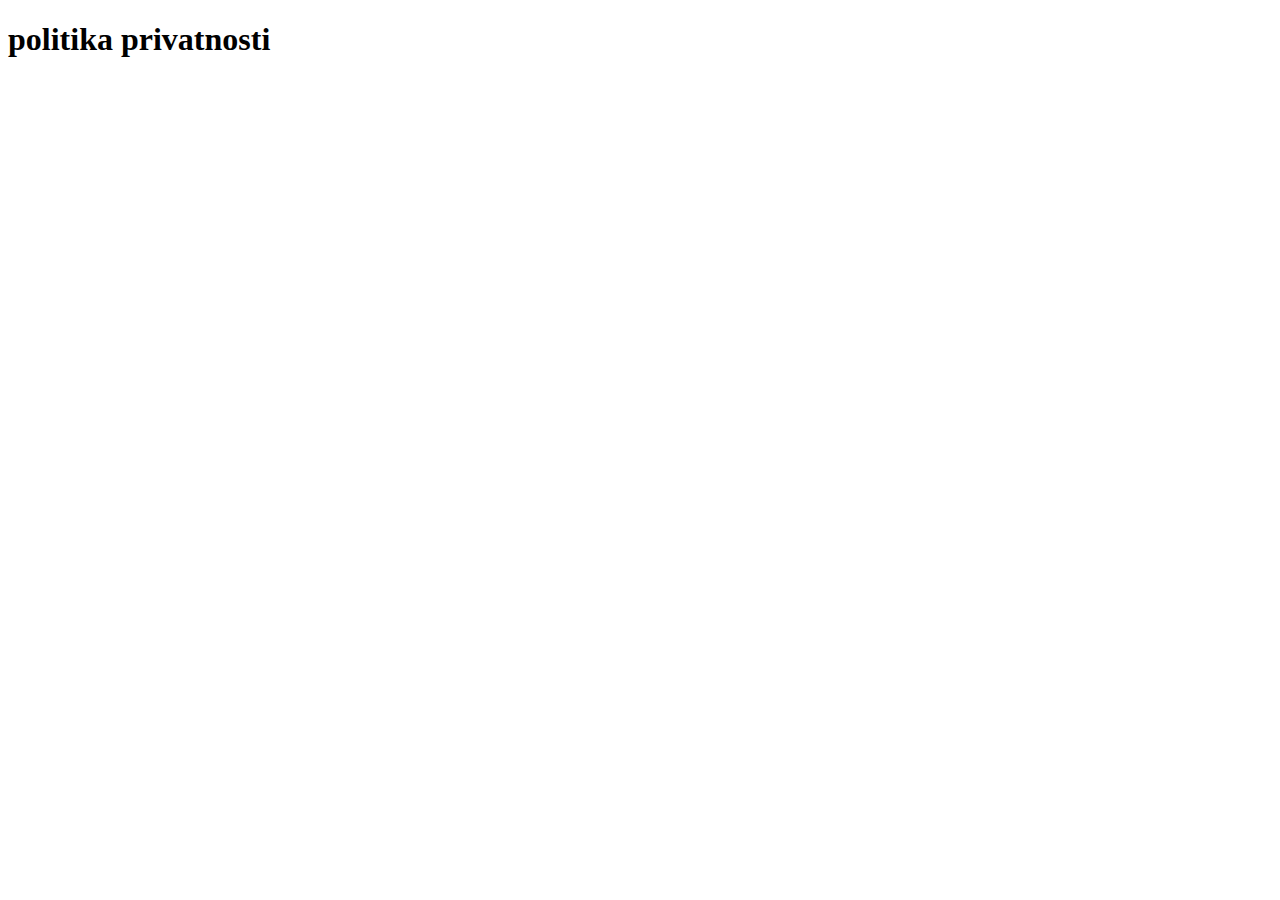
==== politika_privatnosti.html @ cb0f8939 "Updates" ====
<!DOCTYPE html>
<html lang="en">
  <head>
    <meta charset="UTF-8" />
    <meta name="viewport" content="width=device-width, initial-scale=1.0" />
    <title>BFS Company | Politika Privatnosti</title>
  </head>
  <body>
    <h1>politika privatnosti</h1>
  </body>
</html>
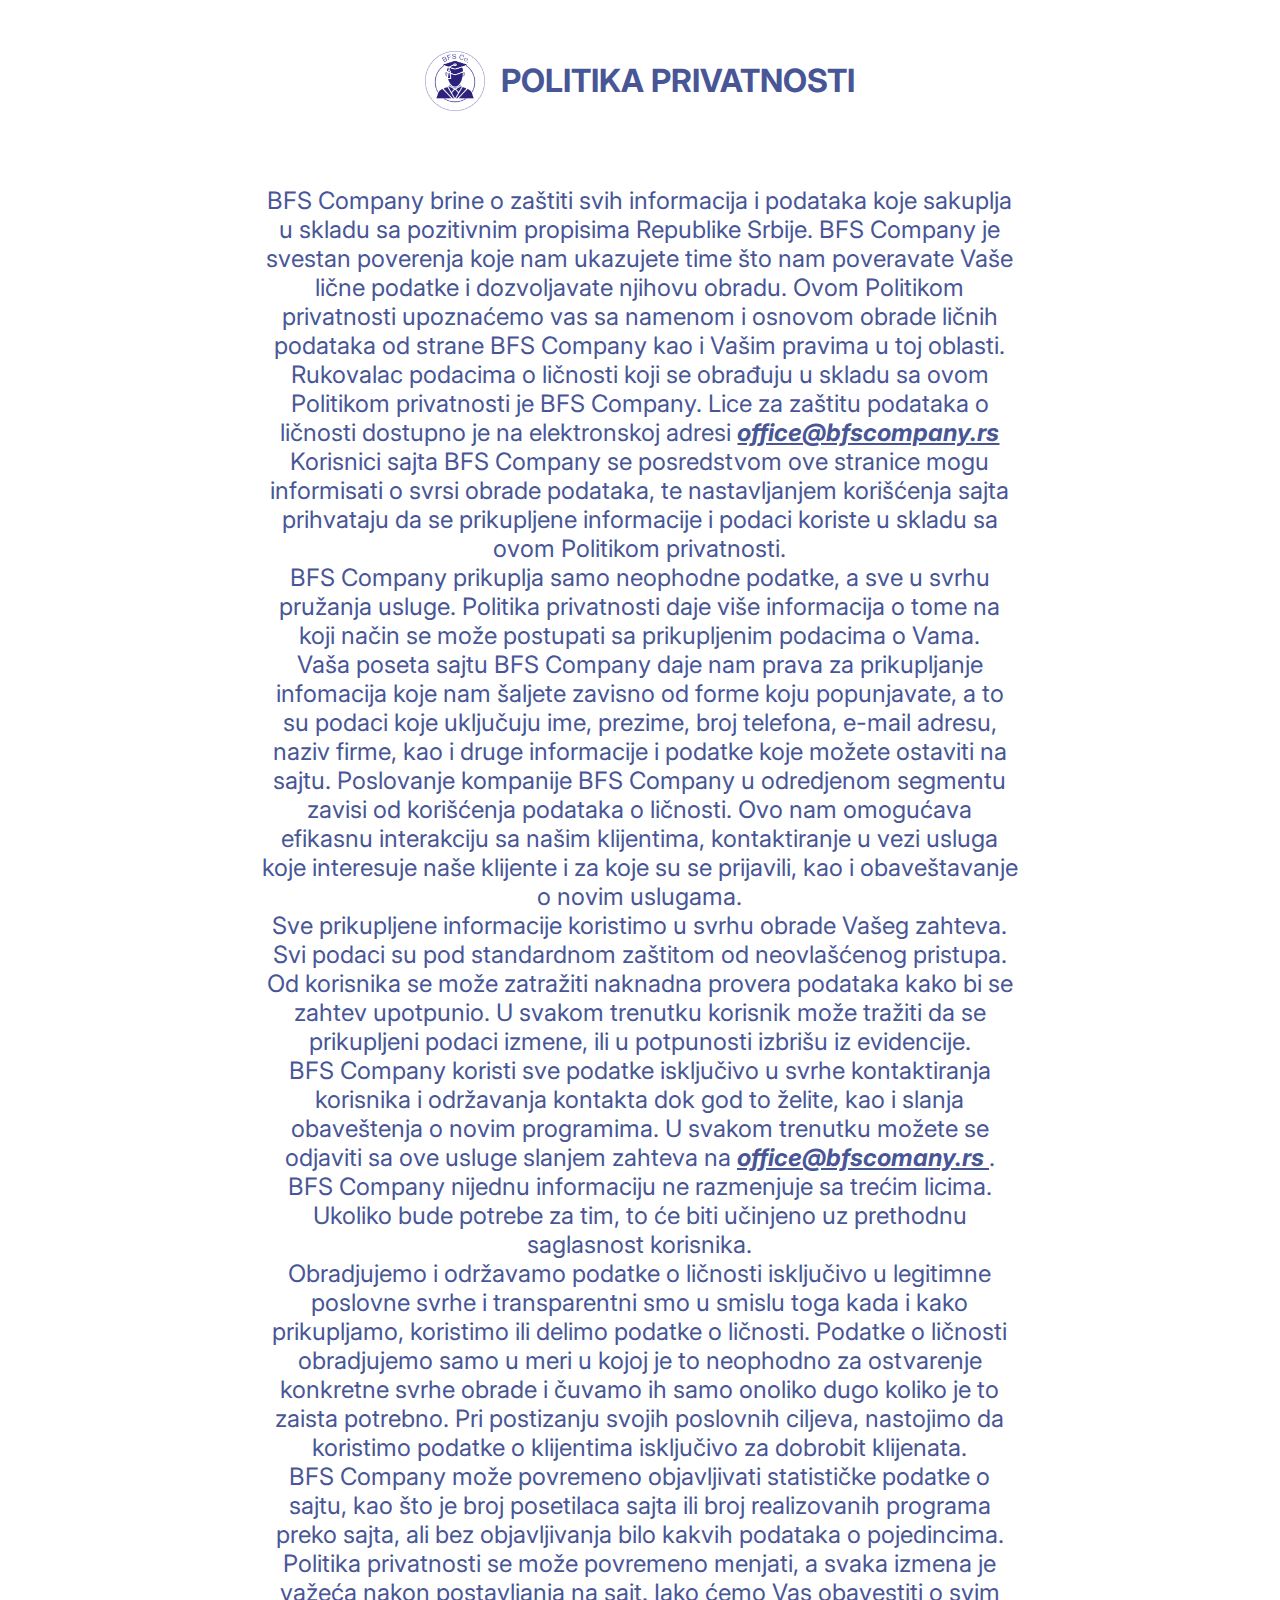
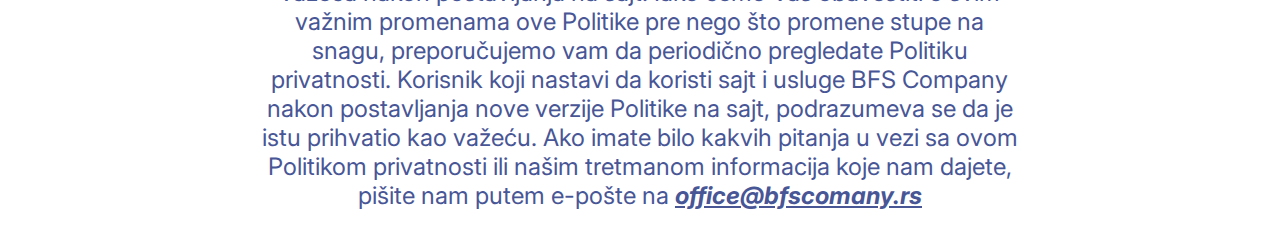
==== commit 86371b38: "Updates" ====
--- a/politika_privatnosti.html
+++ b/politika_privatnosti.html
@@ -3,9 +3,115 @@
   <head>
     <meta charset="UTF-8" />
     <meta name="viewport" content="width=device-width, initial-scale=1.0" />
+    <link rel="preconnect" href="https://fonts.googleapis.com" />
+    <link rel="preconnect" href="https://fonts.gstatic.com" crossorigin />
+    <link
+      href="https://fonts.googleapis.com/css2?family=Inter:wght@400;700&display=swap"
+      rel="stylesheet"
+    />
     <title>BFS Company | Politika Privatnosti</title>
+    <style>
+      .naslov {
+        display: flex;
+        align-items: center;
+        justify-content: center;
+        padding: 2rem;
+      }
+      .naslov img {
+        width: 60px;
+        margin-right: 1rem;
+      }
+      h1 {
+        text-transform: uppercase;
+        font-family: 'Inter';
+        color: #485696;
+      }
+      p {
+        margin: auto;
+        width: 60%;
+        font-size: 1.5rem;
+        color: #485696;
+        font-family: 'Inter';
+        text-align: center;
+        padding: 2rem;
+      }
+      br {
+        margin-bottom: 1rem;
+      }
+      span {
+        font-weight: 700;
+        text-decoration: underline;
+        font-style: italic;
+      }
+    </style>
   </head>
   <body>
-    <h1>politika privatnosti</h1>
+    <div class="naslov">
+      <img src="logo_bfs_co.png" alt="logo of BFS Comapny" />
+      <h1>politika privatnosti</h1>
+    </div>
+
+    <p>
+      BFS Company brine o zaštiti svih informacija i podataka koje sakuplja u
+      skladu sa pozitivnim propisima Republike Srbije. BFS Company je svestan
+      poverenja koje nam ukazujete time što nam poveravate Vaše lične podatke i
+      dozvoljavate njihovu obradu. Ovom Politikom privatnosti upoznaćemo vas sa
+      namenom i osnovom obrade ličnih podataka od strane BFS Company kao i Vašim
+      pravima u toj oblasti. <br />
+
+      Rukovalac podacima o ličnosti koji se obrađuju u skladu sa ovom Politikom
+      privatnosti je BFS Company. Lice za zaštitu podataka o ličnosti dostupno
+      je na elektronskoj adresi <span>office@bfscompany.rs</span> <br />
+
+      Korisnici sajta BFS Company se posredstvom ove stranice mogu informisati o
+      svrsi obrade podataka, te nastavljanjem korišćenja sajta prihvataju da se
+      prikupljene informacije i podaci koriste u skladu sa ovom Politikom
+      privatnosti. <br />
+
+      BFS Company prikuplja samo neophodne podatke, a sve u svrhu pružanja
+      usluge. Politika privatnosti daje više informacija o tome na koji način se
+      može postupati sa prikupljenim podacima o Vama. <br />
+
+      Vaša poseta sajtu BFS Company daje nam prava za prikupljanje infomacija
+      koje nam šaljete zavisno od forme koju popunjavate, a to su podaci koje
+      uključuju ime, prezime, broj telefona, e-mail adresu, naziv firme, kao i
+      druge informacije i podatke koje možete ostaviti na sajtu. Poslovanje
+      kompanije BFS Company u odredjenom segmentu zavisi od korišćenja podataka
+      o ličnosti. Ovo nam omogućava efikasnu interakciju sa našim klijentima,
+      kontaktiranje u vezi usluga koje interesuje naše klijente i za koje su se
+      prijavili, kao i obaveštavanje o novim uslugama. <br />
+
+      Sve prikupljene informacije koristimo u svrhu obrade Vašeg zahteva. Svi
+      podaci su pod standardnom zaštitom od neovlašćenog pristupa. Od korisnika
+      se može zatražiti naknadna provera podataka kako bi se zahtev upotpunio. U
+      svakom trenutku korisnik može tražiti da se prikupljeni podaci izmene, ili
+      u potpunosti izbrišu iz evidencije. <br />
+
+      BFS Company koristi sve podatke isključivo u svrhe kontaktiranja korisnika
+      i održavanja kontakta dok god to želite, kao i slanja obaveštenja o novim
+      programima. U svakom trenutku možete se odjaviti sa ove usluge slanjem
+      zahteva na <span>office@bfscomany.rs </span>. BFS Company nijednu
+      informaciju ne razmenjuje sa trećim licima. Ukoliko bude potrebe za tim,
+      to će biti učinjeno uz prethodnu saglasnost korisnika. <br />
+      Obradjujemo i održavamo podatke o ličnosti isključivo u legitimne poslovne
+      svrhe i transparentni smo u smislu toga kada i kako prikupljamo, koristimo
+      ili delimo podatke o ličnosti. Podatke o ličnosti obradjujemo samo u meri
+      u kojoj je to neophodno za ostvarenje konkretne svrhe obrade i čuvamo ih
+      samo onoliko dugo koliko je to zaista potrebno. Pri postizanju svojih
+      poslovnih ciljeva, nastojimo da koristimo podatke o klijentima isključivo
+      za dobrobit klijenata. <br />
+      BFS Company može povremeno objavljivati statističke podatke o sajtu, kao
+      što je broj posetilaca sajta ili broj realizovanih programa preko sajta,
+      ali bez objavljivanja bilo kakvih podataka o pojedincima. <br />
+      Politika privatnosti se može povremeno menjati, a svaka izmena je važeća
+      nakon postavljanja na sajt. Iako ćemo Vas obavestiti o svim važnim
+      promenama ove Politike pre nego što promene stupe na snagu, preporučujemo
+      vam da periodično pregledate Politiku privatnosti. Korisnik koji nastavi
+      da koristi sajt i usluge BFS Company nakon postavljanja nove verzije
+      Politike na sajt, podrazumeva se da je istu prihvatio kao važeću. Ako
+      imate bilo kakvih pitanja u vezi sa ovom Politikom privatnosti ili našim
+      tretmanom informacija koje nam dajete, pišite nam putem e-pošte na
+      <span>office@bfscomany.rs</span>
+    </p>
   </body>
 </html>
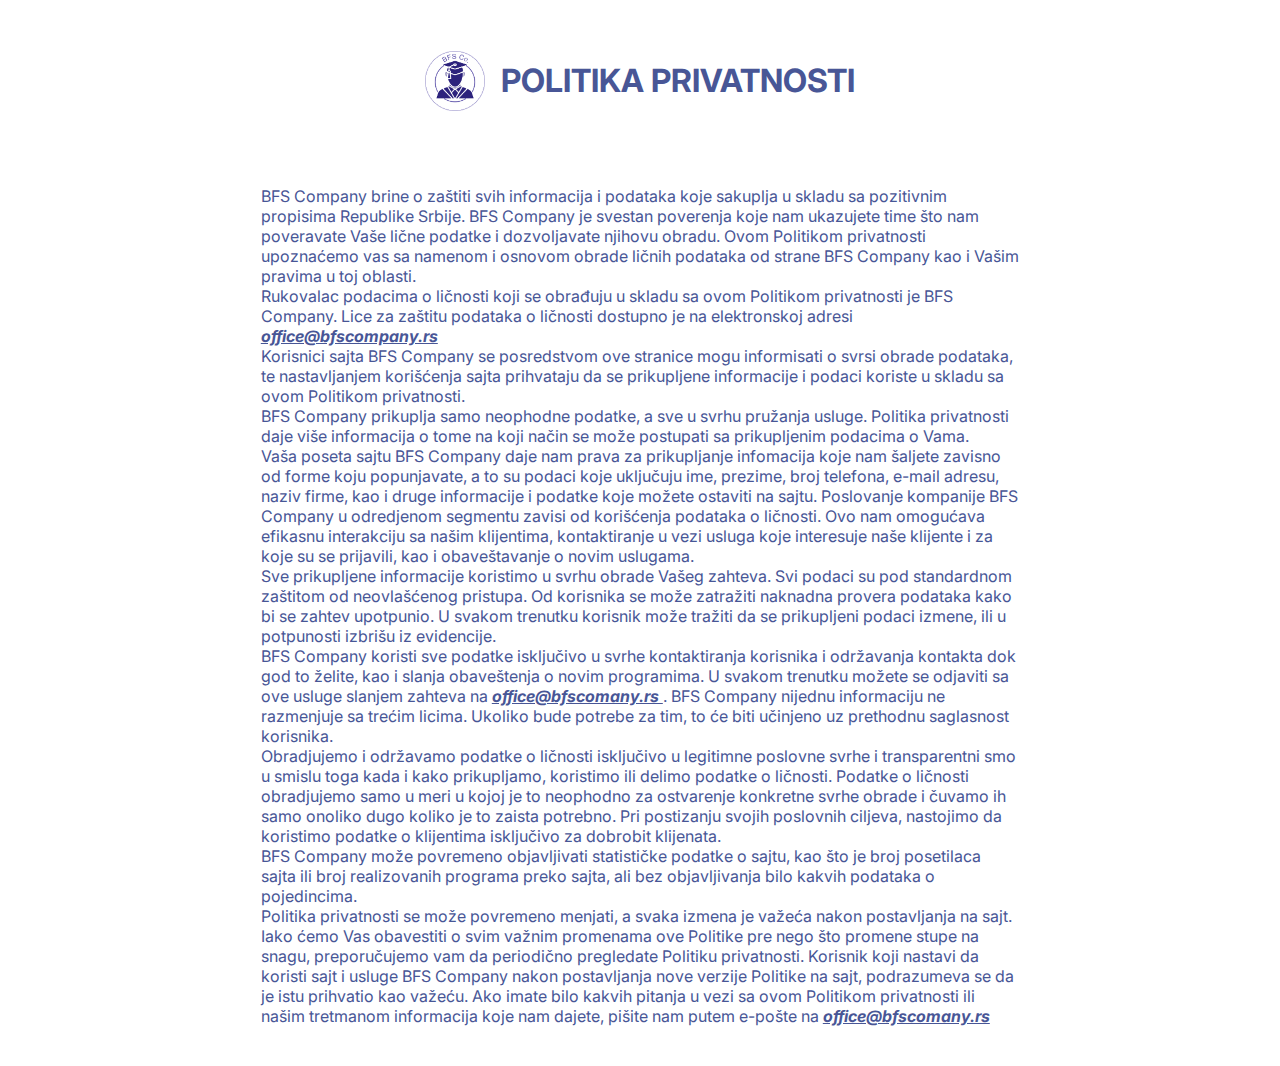
==== commit f9c6e096: "Updates" ====
--- a/politika_privatnosti.html
+++ b/politika_privatnosti.html
@@ -29,10 +29,10 @@
       p {
         margin: auto;
         width: 60%;
-        font-size: 1.5rem;
+        font-size: 1rem;
         color: #485696;
         font-family: 'Inter';
-        text-align: center;
+
         padding: 2rem;
       }
       br {
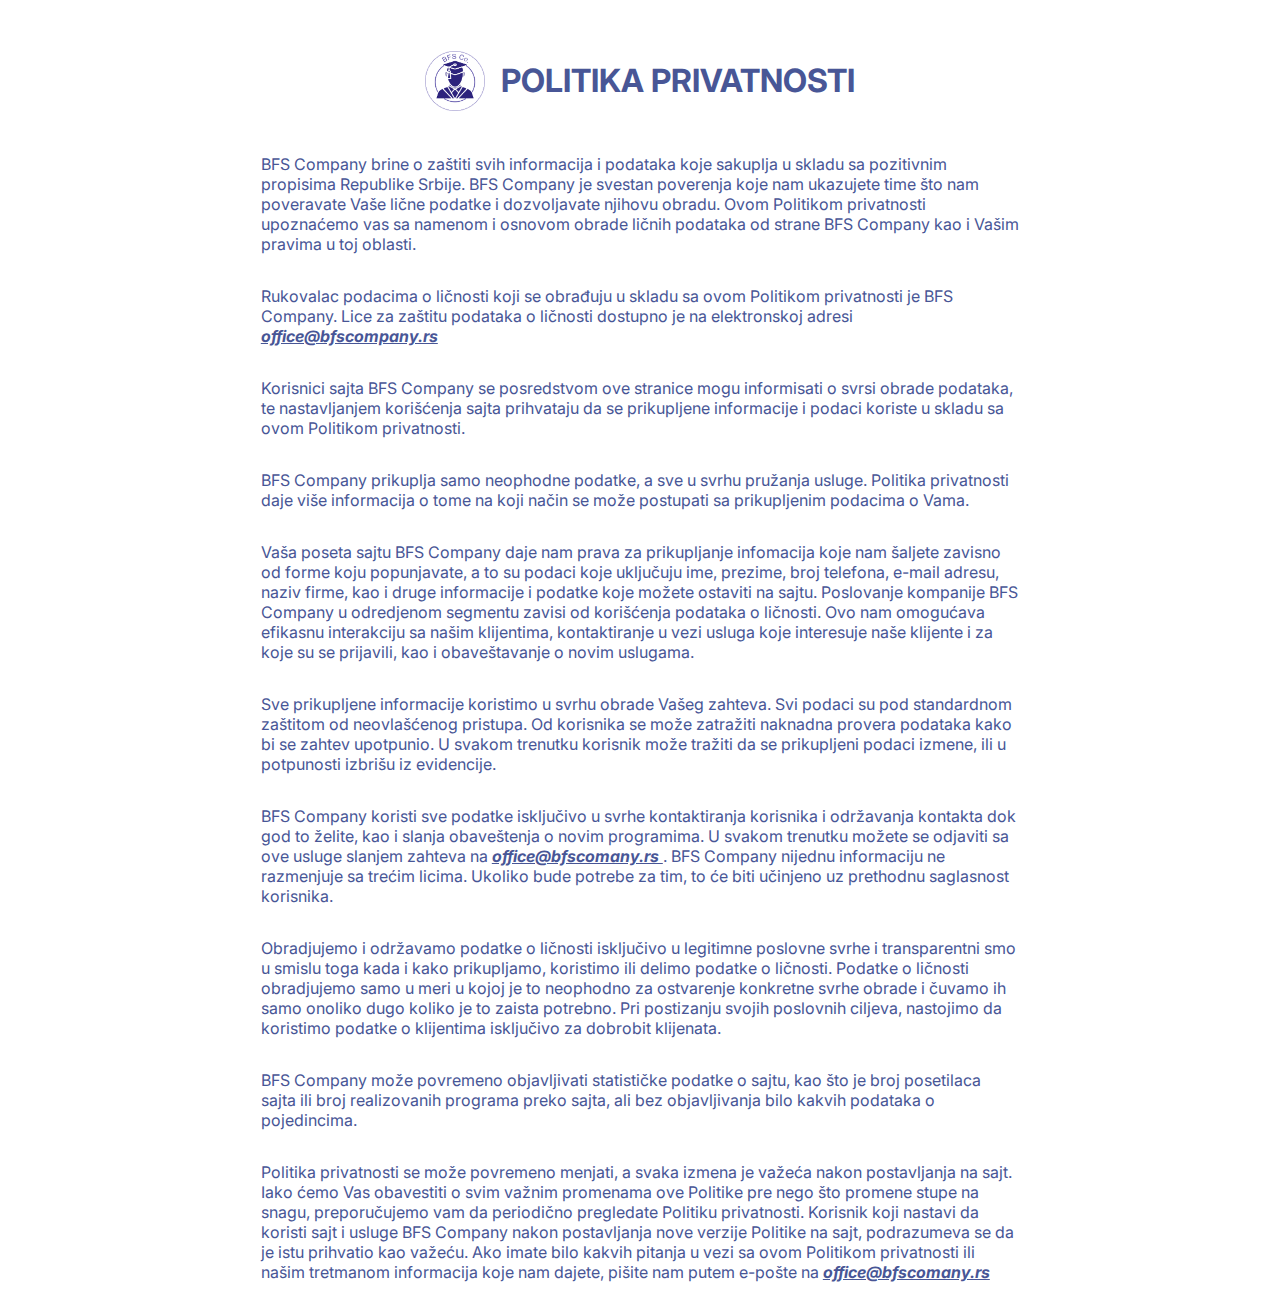
==== commit c53ec887: "Updates" ====
--- a/politika_privatnosti.html
+++ b/politika_privatnosti.html
@@ -21,6 +21,7 @@
         width: 60px;
         margin-right: 1rem;
       }
+
       h1 {
         text-transform: uppercase;
         font-family: 'Inter';
@@ -32,12 +33,9 @@
         font-size: 1rem;
         color: #485696;
         font-family: 'Inter';
+        margin-bottom: 2rem;
+      }
 
-        padding: 2rem;
-      }
-      br {
-        margin-bottom: 1rem;
-      }
       span {
         font-weight: 700;
         text-decoration: underline;
@@ -57,21 +55,29 @@
       poverenja koje nam ukazujete time što nam poveravate Vaše lične podatke i
       dozvoljavate njihovu obradu. Ovom Politikom privatnosti upoznaćemo vas sa
       namenom i osnovom obrade ličnih podataka od strane BFS Company kao i Vašim
-      pravima u toj oblasti. <br />
+      pravima u toj oblasti.
+    </p>
 
+    <p>
       Rukovalac podacima o ličnosti koji se obrađuju u skladu sa ovom Politikom
       privatnosti je BFS Company. Lice za zaštitu podataka o ličnosti dostupno
-      je na elektronskoj adresi <span>office@bfscompany.rs</span> <br />
+      je na elektronskoj adresi <span>office@bfscompany.rs</span>
+    </p>
 
+    <p>
       Korisnici sajta BFS Company se posredstvom ove stranice mogu informisati o
       svrsi obrade podataka, te nastavljanjem korišćenja sajta prihvataju da se
       prikupljene informacije i podaci koriste u skladu sa ovom Politikom
-      privatnosti. <br />
+      privatnosti.
+    </p>
 
+    <p>
       BFS Company prikuplja samo neophodne podatke, a sve u svrhu pružanja
       usluge. Politika privatnosti daje više informacija o tome na koji način se
-      može postupati sa prikupljenim podacima o Vama. <br />
+      može postupati sa prikupljenim podacima o Vama.
+    </p>
 
+    <p>
       Vaša poseta sajtu BFS Company daje nam prava za prikupljanje infomacija
       koje nam šaljete zavisno od forme koju popunjavate, a to su podaci koje
       uključuju ime, prezime, broj telefona, e-mail adresu, naziv firme, kao i
@@ -79,30 +85,41 @@
       kompanije BFS Company u odredjenom segmentu zavisi od korišćenja podataka
       o ličnosti. Ovo nam omogućava efikasnu interakciju sa našim klijentima,
       kontaktiranje u vezi usluga koje interesuje naše klijente i za koje su se
-      prijavili, kao i obaveštavanje o novim uslugama. <br />
+      prijavili, kao i obaveštavanje o novim uslugama.
+    </p>
 
+    <p>
       Sve prikupljene informacije koristimo u svrhu obrade Vašeg zahteva. Svi
       podaci su pod standardnom zaštitom od neovlašćenog pristupa. Od korisnika
       se može zatražiti naknadna provera podataka kako bi se zahtev upotpunio. U
       svakom trenutku korisnik može tražiti da se prikupljeni podaci izmene, ili
-      u potpunosti izbrišu iz evidencije. <br />
+      u potpunosti izbrišu iz evidencije.
+    </p>
 
+    <p>
       BFS Company koristi sve podatke isključivo u svrhe kontaktiranja korisnika
       i održavanja kontakta dok god to želite, kao i slanja obaveštenja o novim
       programima. U svakom trenutku možete se odjaviti sa ove usluge slanjem
       zahteva na <span>office@bfscomany.rs </span>. BFS Company nijednu
       informaciju ne razmenjuje sa trećim licima. Ukoliko bude potrebe za tim,
-      to će biti učinjeno uz prethodnu saglasnost korisnika. <br />
+      to će biti učinjeno uz prethodnu saglasnost korisnika.
+    </p>
+
+    <p>
       Obradjujemo i održavamo podatke o ličnosti isključivo u legitimne poslovne
       svrhe i transparentni smo u smislu toga kada i kako prikupljamo, koristimo
       ili delimo podatke o ličnosti. Podatke o ličnosti obradjujemo samo u meri
       u kojoj je to neophodno za ostvarenje konkretne svrhe obrade i čuvamo ih
       samo onoliko dugo koliko je to zaista potrebno. Pri postizanju svojih
       poslovnih ciljeva, nastojimo da koristimo podatke o klijentima isključivo
-      za dobrobit klijenata. <br />
+      za dobrobit klijenata.
+    </p>
+    <p>
       BFS Company može povremeno objavljivati statističke podatke o sajtu, kao
       što je broj posetilaca sajta ili broj realizovanih programa preko sajta,
-      ali bez objavljivanja bilo kakvih podataka o pojedincima. <br />
+      ali bez objavljivanja bilo kakvih podataka o pojedincima.
+    </p>
+    <p>
       Politika privatnosti se može povremeno menjati, a svaka izmena je važeća
       nakon postavljanja na sajt. Iako ćemo Vas obavestiti o svim važnim
       promenama ove Politike pre nego što promene stupe na snagu, preporučujemo
